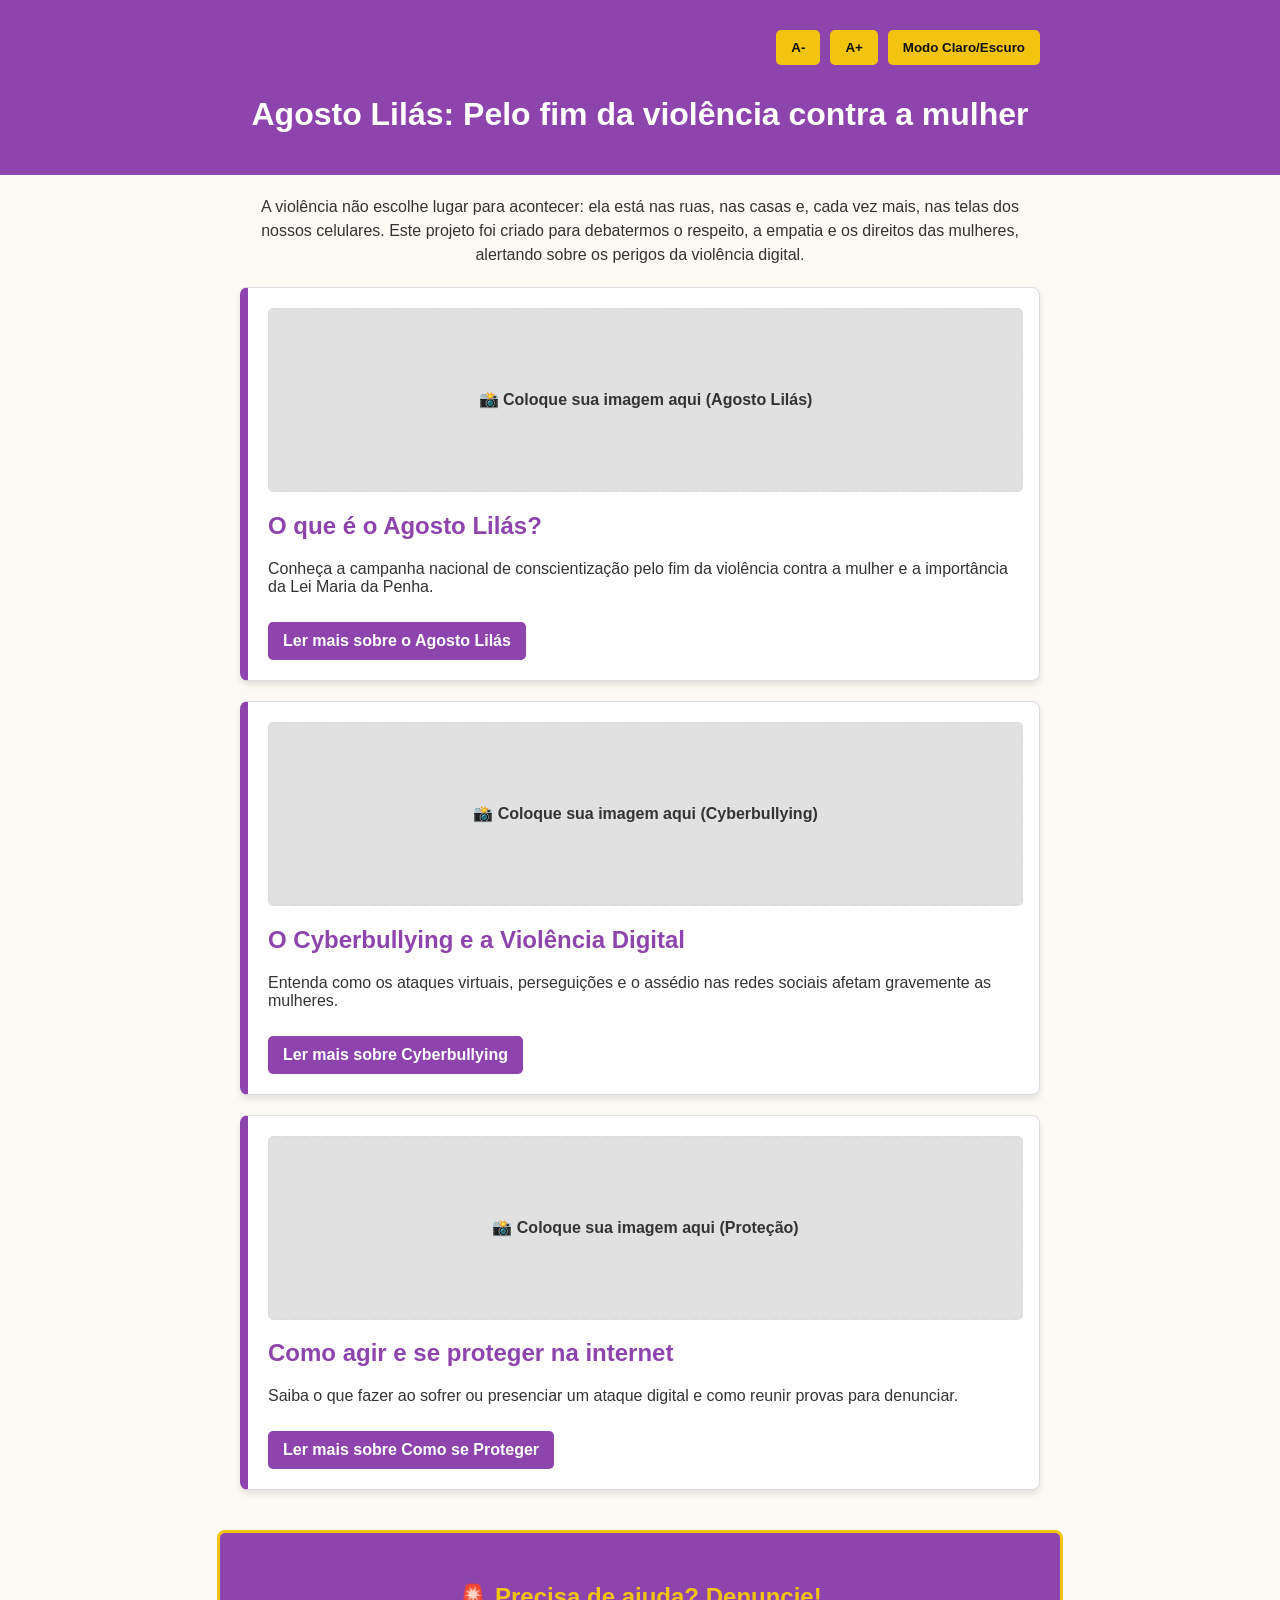
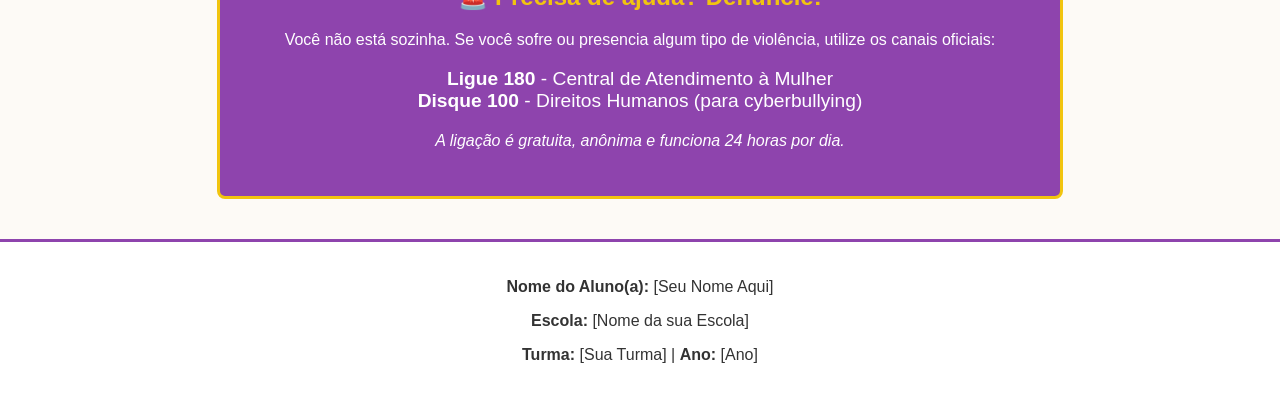
==== index.html @ 86182cd1 "Add files via upload" ====
<!DOCTYPE html>
<html lang="pt-BR">
<head>
    <meta charset="UTF-8">
    <meta name="viewport" content="width=device-width, initial-scale=1.0">
    <title>Agosto Lilás & Cyberbullying</title>
    <link rel="stylesheet" href="style.css">
</head>
<body>
    <header>
        <div class="accessibility-bar">
            <button id="btn-decrease-text" aria-label="Diminuir letra">A-</button>
            <button id="btn-increase-text" aria-label="Aumentar letra">A+</button>
            <button id="btn-toggle-theme" aria-label="Alternar modo claro e escuro">Modo Claro/Escuro</button>
        </div>
        <h1>Agosto Lilás: Pelo fim da violência contra a mulher</h1>
    </header>

    <main>
        <section class="intro-text">
            <p>A violência não escolhe lugar para acontecer: ela está nas ruas, nas casas e, cada vez mais, nas telas dos nossos celulares. Este projeto foi criado para debatermos o respeito, a empatia e os direitos das mulheres, alertando sobre os perigos da violência digital.</p>
        </section>

        <!-- DIV 1: Leva para pagina1.html -->
        <div class="info-card">
            <!-- Espaço para imagem -->
            <div class="img-placeholder">📸 Coloque sua imagem aqui (Agosto Lilás)</div>
            <h2>O que é o Agosto Lilás?</h2>
            <p>Conheça a campanha nacional de conscientização pelo fim da violência contra a mulher e a importância da Lei Maria da Penha.</p>
            <a href="pagina1.html" class="btn-link">Ler mais sobre o Agosto Lilás</a>
        </div>

        <!-- DIV 2: Leva para pagina2.html -->
        <div class="info-card">
            <!-- Espaço para imagem -->
            <div class="img-placeholder">📸 Coloque sua imagem aqui (Cyberbullying)</div>
            <h2>O Cyberbullying e a Violência Digital</h2>
            <p>Entenda como os ataques virtuais, perseguições e o assédio nas redes sociais afetam gravemente as mulheres.</p>
            <a href="pagina2.html" class="btn-link">Ler mais sobre Cyberbullying</a>
        </div>

        <!-- DIV 3: Leva para pagina3.html -->
        <div class="info-card">
            <!-- Espaço para imagem -->
            <div class="img-placeholder">📸 Coloque sua imagem aqui (Proteção)</div>
            <h2>Como agir e se proteger na internet</h2>
            <p>Saiba o que fazer ao sofrer ou presenciar um ataque digital e como reunir provas para denunciar.</p>
            <a href="pagina3.html" class="btn-link">Ler mais sobre Como se Proteger</a>
        </div>
    </main>

    <section class="hotline-banner">
        <h2>🚨 Precisa de ajuda? Denuncie!</h2>
        <p>Você não está sozinha. Se você sofre ou presencia algum tipo de violência, utilize os canais oficiais:</p>
        <ul>
            <li><strong>Ligue 180</strong> - Central de Atendimento à Mulher</li>
            <li><strong>Disque 100</strong> - Direitos Humanos (para cyberbullying)</li>
        </ul>
        <p><em>A ligação é gratuita, anônima e funciona 24 horas por dia.</em></p>
    </section>

    <footer>
        <div class="student-info">
            <p><strong>Nome do Aluno(a):</strong> [Seu Nome Aqui]</p>
            <p><strong>Escola:</strong> [Nome da sua Escola]</p>
            <p><strong>Turma:</strong> [Sua Turma] | <strong>Ano:</strong> [Ano]</p>
        </div>
    </footer>

    <script src="script.js"></script>
</body>
</html>
---- style.css ----
/* Configuração das cores (Modo Claro Padrão) */
:root {
    --bg-color: #fdfaf6;
    --text-color: #333333;
    --primary-color: #8e44ad; /* Roxo/Lilás */
    --secondary-color: #f1c40f; /* Amarelo complementar */
    --card-bg: #ffffff;
    --border-color: #dcdde1;
    --img-placeholder-bg: #e1e1e1;
}

/* Configuração das cores (Modo Escuro) */
body.dark-mode {
    --bg-color: #1a1a1a;
    --text-color: #f5f6fa;
    --primary-color: #9b59b6;
    --secondary-color: #f39c12;
    --card-bg: #2d2d2d;
    --border-color: #444444;
    --img-placeholder-bg: #444444;
}

body {
    font-family: Arial, Helvetica, sans-serif;
    background-color: var(--bg-color);
    color: var(--text-color);
    margin: 0;
    padding: 0;
    font-size: 16px;
    transition: background-color 0.3s, color 0.3s;
}

header {
    background-color: var(--primary-color);
    color: white;
    padding: 20px;
    text-align: center;
}

.accessibility-bar {
    display: flex;
    justify-content: flex-end;
    gap: 10px;
    padding: 10px;
    max-width: 800px;
    margin: 0 auto;
}

.accessibility-bar button {
    background-color: var(--secondary-color);
    color: #111;
    border: none;
    padding: 10px 15px;
    font-weight: bold;
    border-radius: 5px;
    cursor: pointer;
    transition: 0.2s;
}

.accessibility-bar button:hover {
    transform: scale(1.05);
}

.intro-text {
    max-width: 800px;
    margin: 20px auto;
    padding: 0 20px;
    text-align: center;
    line-height: 1.5;
}

main {
    max-width: 800px;
    margin: 20px auto;
    padding: 0 20px;
}

.info-card {
    background-color: var(--card-bg);
    border: 1px solid var(--border-color);
    border-left: 8px solid var(--primary-color);
    border-radius: 8px;
    padding: 20px;
    margin-bottom: 20px;
    box-shadow: 0 4px 6px rgba(0,0,0,0.1);
}

.info-card h2 { color: var(--primary-color); }

/* ESPAÇO PARA IMAGEM */
.img-placeholder {
    width: 100%;
    height: 180px;
    background-color: var(--img-placeholder-bg);
    color: var(--text-color);
    display: flex;
    align-items: center;
    justify-content: center;
    font-weight: bold;
    border-radius: 5px;
    margin-bottom: 15px;
    border: 2px dashed var(--border-color);
}

/* BOTÕES DE LINK E VOLTAR */
.btn-link, .btn-voltar {
    display: inline-block;
    background-color: var(--primary-color);
    color: white;
    text-decoration: none;
    padding: 10px 15px;
    border-radius: 5px;
    font-weight: bold;
    margin-top: 10px;
    transition: 0.2s;
}

.btn-voltar {
    background-color: var(--secondary-color);
    color: #111;
}

.btn-link:hover { background-color: #732d91; }
.btn-voltar:hover { background-color: #d4ac0d; }

.hotline-banner {
    background-color: var(--primary-color);
    color: white;
    max-width: 800px;
    margin: 40px auto;
    padding: 30px 20px;
    text-align: center;
    border-radius: 8px;
    border: 3px solid var(--secondary-color);
}

.hotline-banner h2 { color: var(--secondary-color); }
.hotline-banner ul { list-style: none; padding: 0; font-size: 1.2em; }

footer {
    background-color: var(--card-bg);
    border-top: 3px solid var(--primary-color);
    text-align: center;
    padding: 20px;
    margin-top: 20px;
}
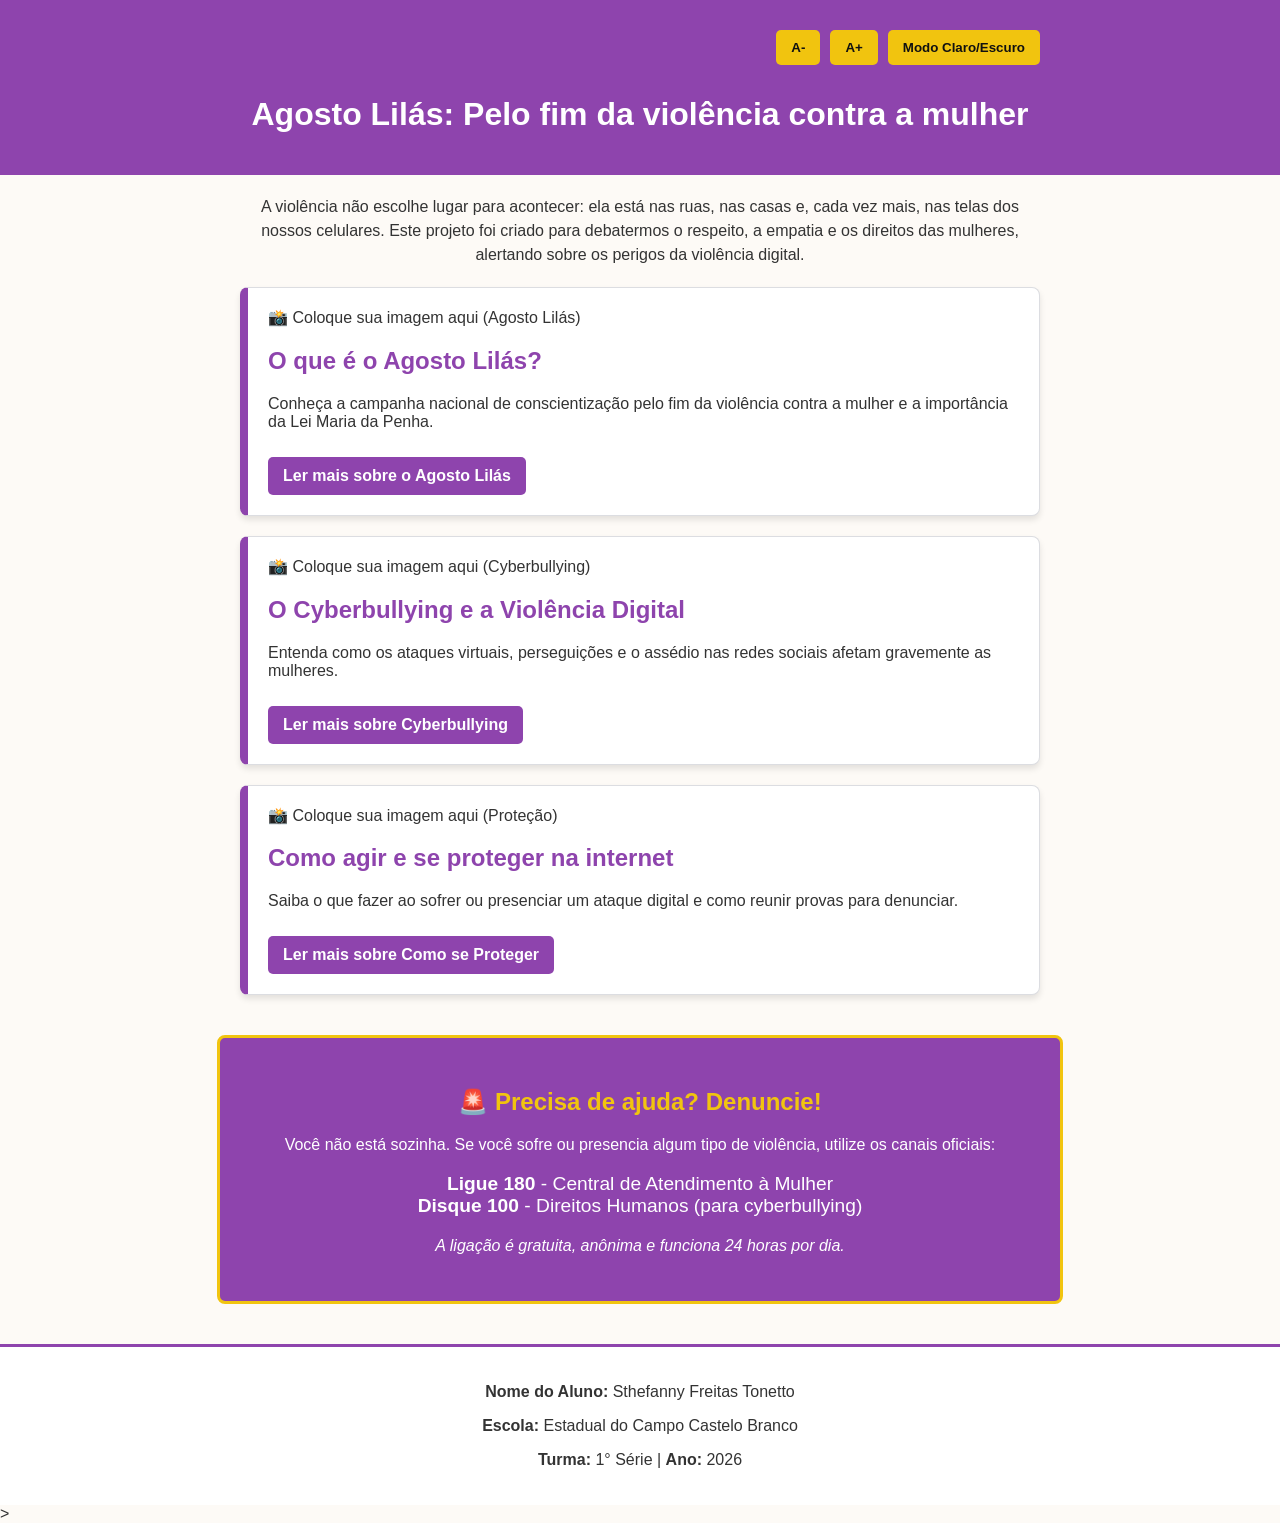
==== commit 2702de23: "Update index.html" ====
--- a/index.html
+++ b/index.html
@@ -24,7 +24,7 @@
         <!-- DIV 1: Leva para pagina1.html -->
         <div class="info-card">
             <!-- Espaço para imagem -->
-            <div class="img-placeholder">📸 Coloque sua imagem aqui (Agosto Lilás)</div>
+            <div class="img-Gemini_Generated_Image_ (4).png">📸 Coloque sua imagem aqui (Agosto Lilás)</div>
             <h2>O que é o Agosto Lilás?</h2>
             <p>Conheça a campanha nacional de conscientização pelo fim da violência contra a mulher e a importância da Lei Maria da Penha.</p>
             <a href="pagina1.html" class="btn-link">Ler mais sobre o Agosto Lilás</a>
@@ -33,7 +33,7 @@
         <!-- DIV 2: Leva para pagina2.html -->
         <div class="info-card">
             <!-- Espaço para imagem -->
-            <div class="img-placeholder">📸 Coloque sua imagem aqui (Cyberbullying)</div>
+            <div class="img-Gemini_Generated_Image_ (5).png">📸 Coloque sua imagem aqui (Cyberbullying)</div>
             <h2>O Cyberbullying e a Violência Digital</h2>
             <p>Entenda como os ataques virtuais, perseguições e o assédio nas redes sociais afetam gravemente as mulheres.</p>
             <a href="pagina2.html" class="btn-link">Ler mais sobre Cyberbullying</a>
@@ -42,7 +42,7 @@
         <!-- DIV 3: Leva para pagina3.html -->
         <div class="info-card">
             <!-- Espaço para imagem -->
-            <div class="img-placeholder">📸 Coloque sua imagem aqui (Proteção)</div>
+            <div class="img-Gemini_Generated_Image_.png">📸 Coloque sua imagem aqui (Proteção)</div>
             <h2>Como agir e se proteger na internet</h2>
             <p>Saiba o que fazer ao sofrer ou presenciar um ataque digital e como reunir provas para denunciar.</p>
             <a href="pagina3.html" class="btn-link">Ler mais sobre Como se Proteger</a>
@@ -61,12 +61,12 @@
 
     <footer>
         <div class="student-info">
-            <p><strong>Nome do Aluno(a):</strong> [Seu Nome Aqui]</p>
-            <p><strong>Escola:</strong> [Nome da sua Escola]</p>
-            <p><strong>Turma:</strong> [Sua Turma] | <strong>Ano:</strong> [Ano]</p>
+            <p><strong>Nome do Aluno:</strong> Sthefanny Freitas Tonetto</p>
+            <p><strong>Escola:</strong> Estadual do Campo Castelo Branco</p>
+            <p><strong>Turma:</strong> 1° Série | <strong>Ano:</strong> 2026</p>
         </div>
     </footer>
 
     <script src="script.js"></script>
 </body>
-</html>+</html>>
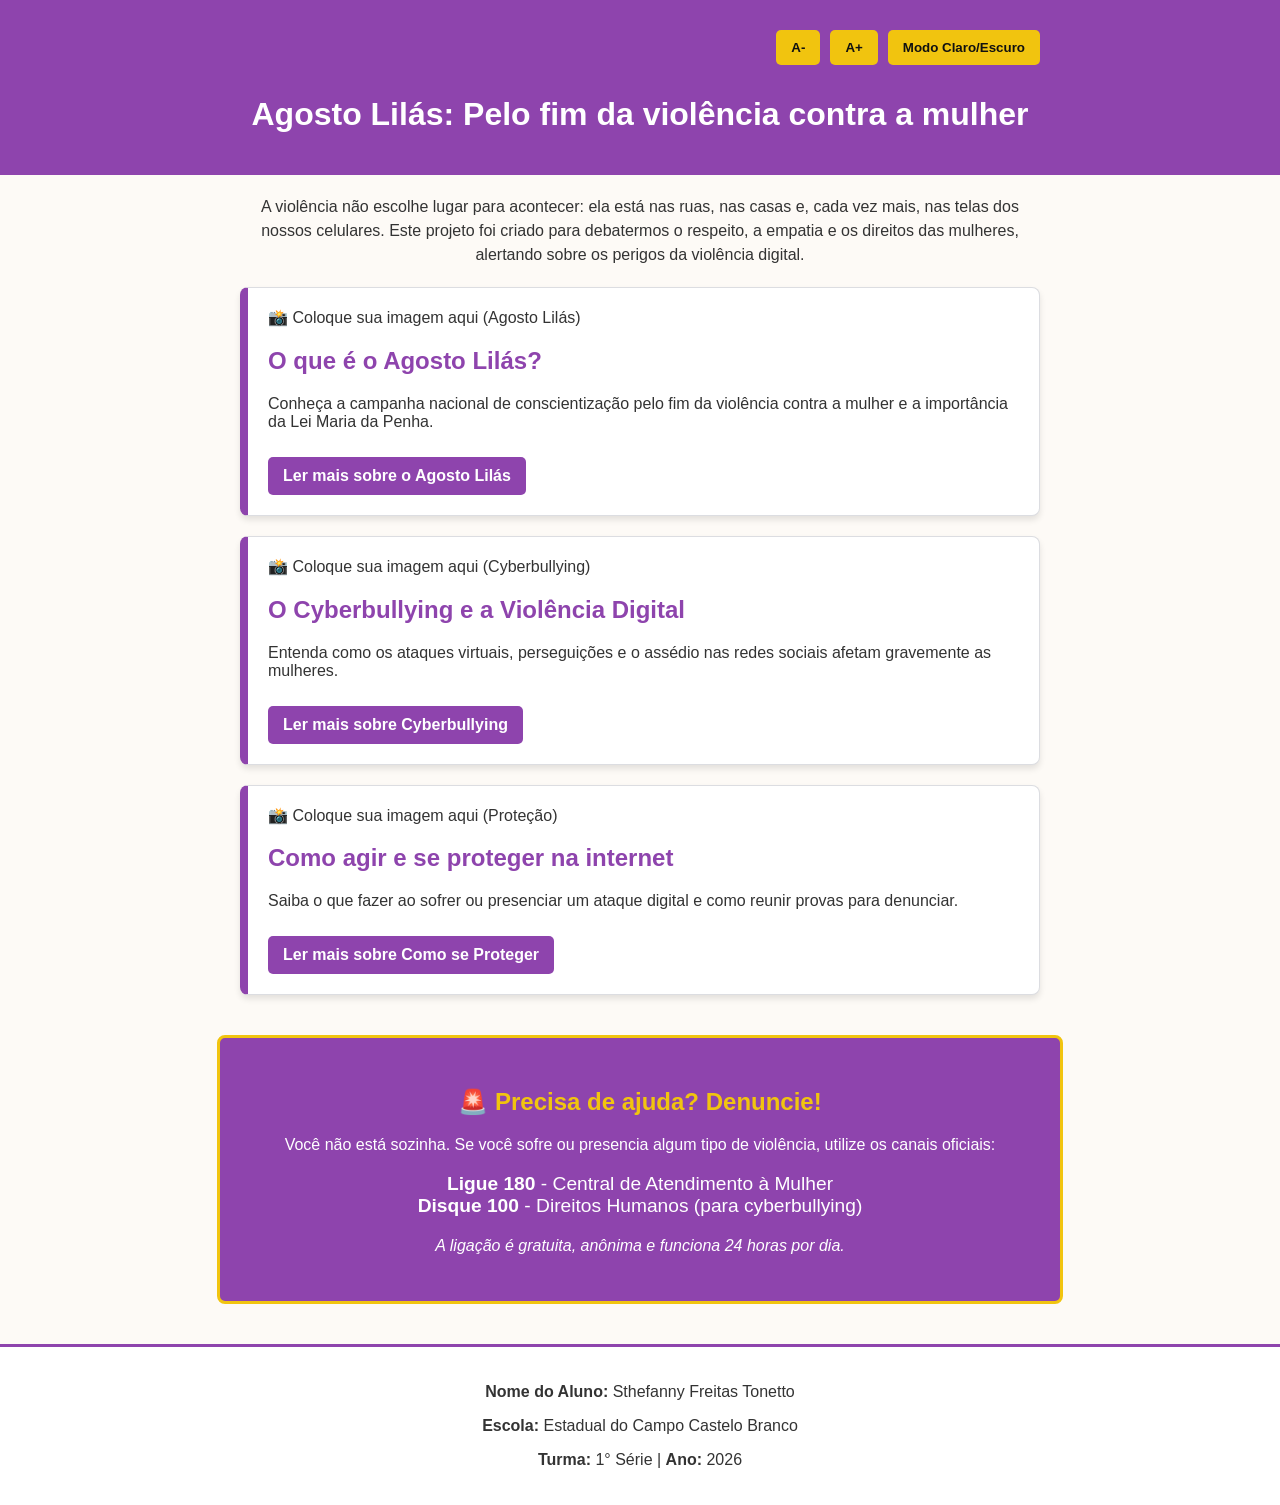
==== commit 546666ef: "Update index.html" ====
--- a/index.html
+++ b/index.html
@@ -69,4 +69,4 @@
 
     <script src="script.js"></script>
 </body>
-</html>>
+</html>
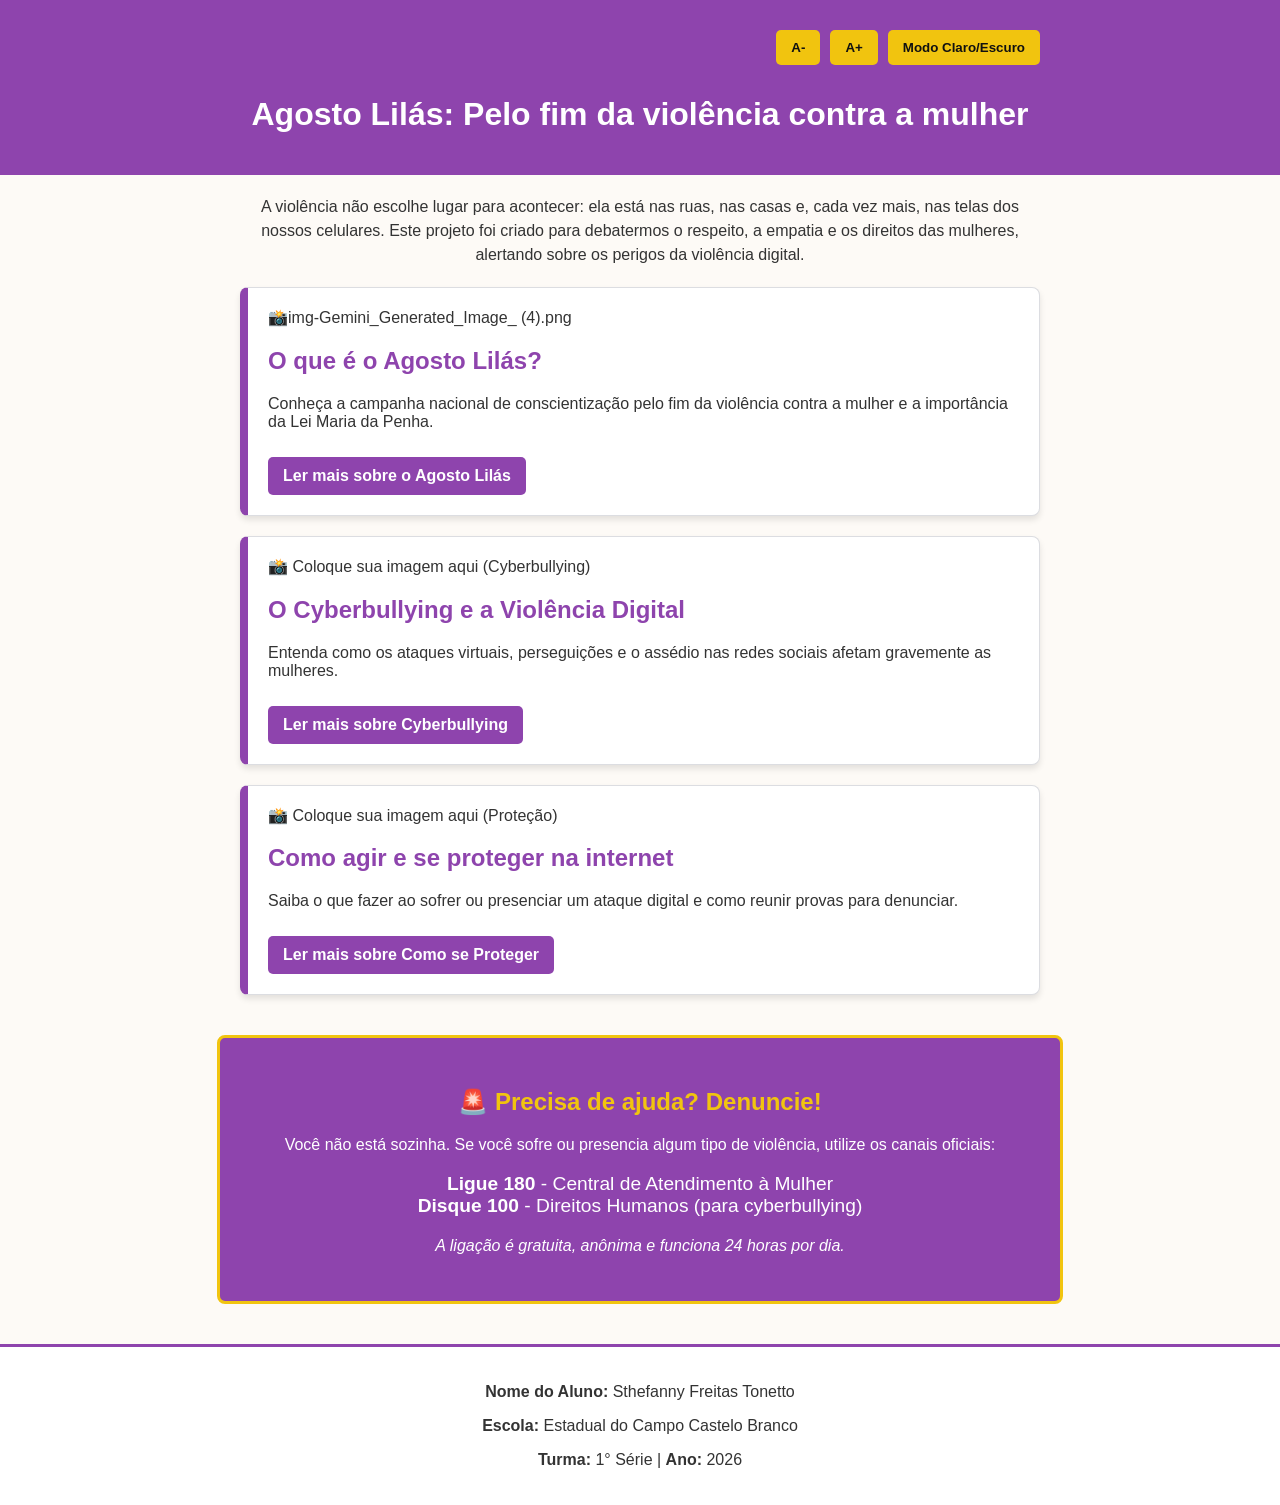
==== commit 81a8b7b3: "Update index.html" ====
--- a/index.html
+++ b/index.html
@@ -24,7 +24,7 @@
         <!-- DIV 1: Leva para pagina1.html -->
         <div class="info-card">
             <!-- Espaço para imagem -->
-            <div class="img-Gemini_Generated_Image_ (4).png">📸 Coloque sua imagem aqui (Agosto Lilás)</div>
+            <div class="img-Gemini_Generated_Image_ (4).png">📸img-Gemini_Generated_Image_ (4).png</div>
             <h2>O que é o Agosto Lilás?</h2>
             <p>Conheça a campanha nacional de conscientização pelo fim da violência contra a mulher e a importância da Lei Maria da Penha.</p>
             <a href="pagina1.html" class="btn-link">Ler mais sobre o Agosto Lilás</a>
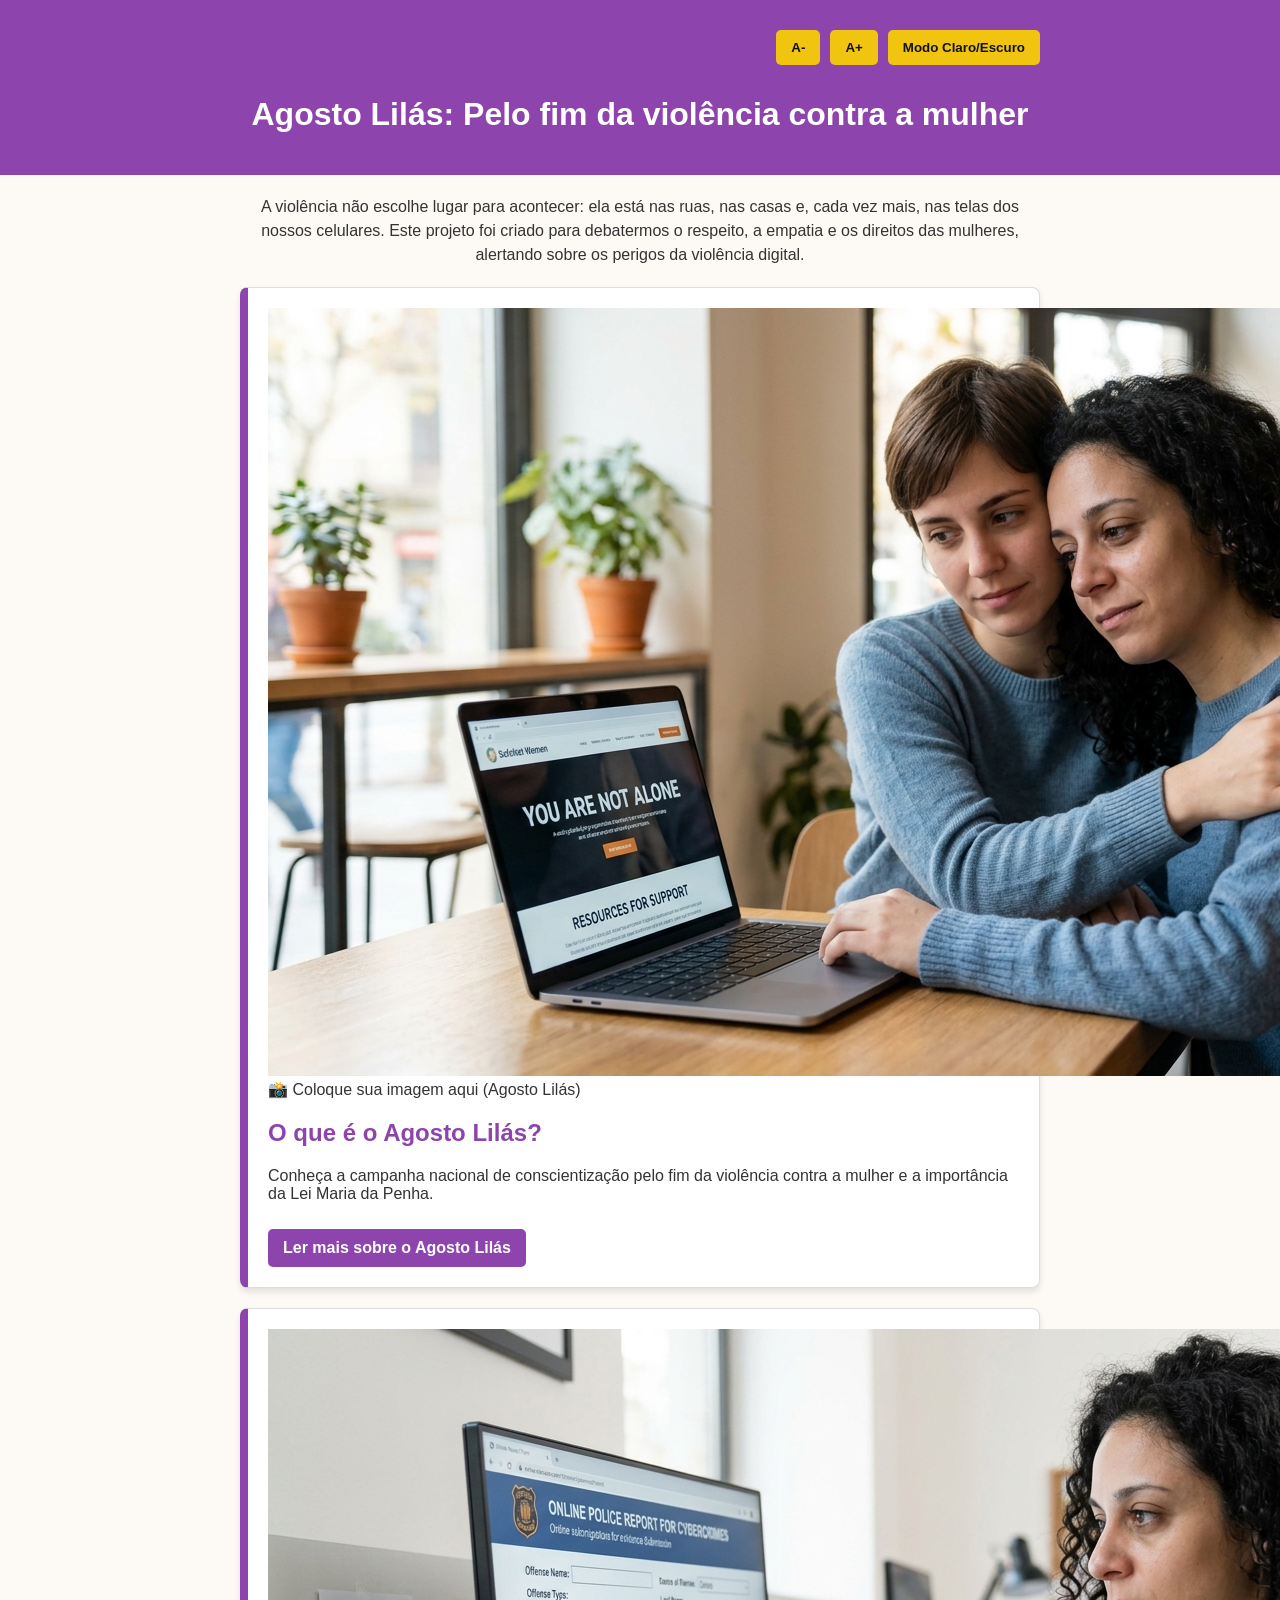
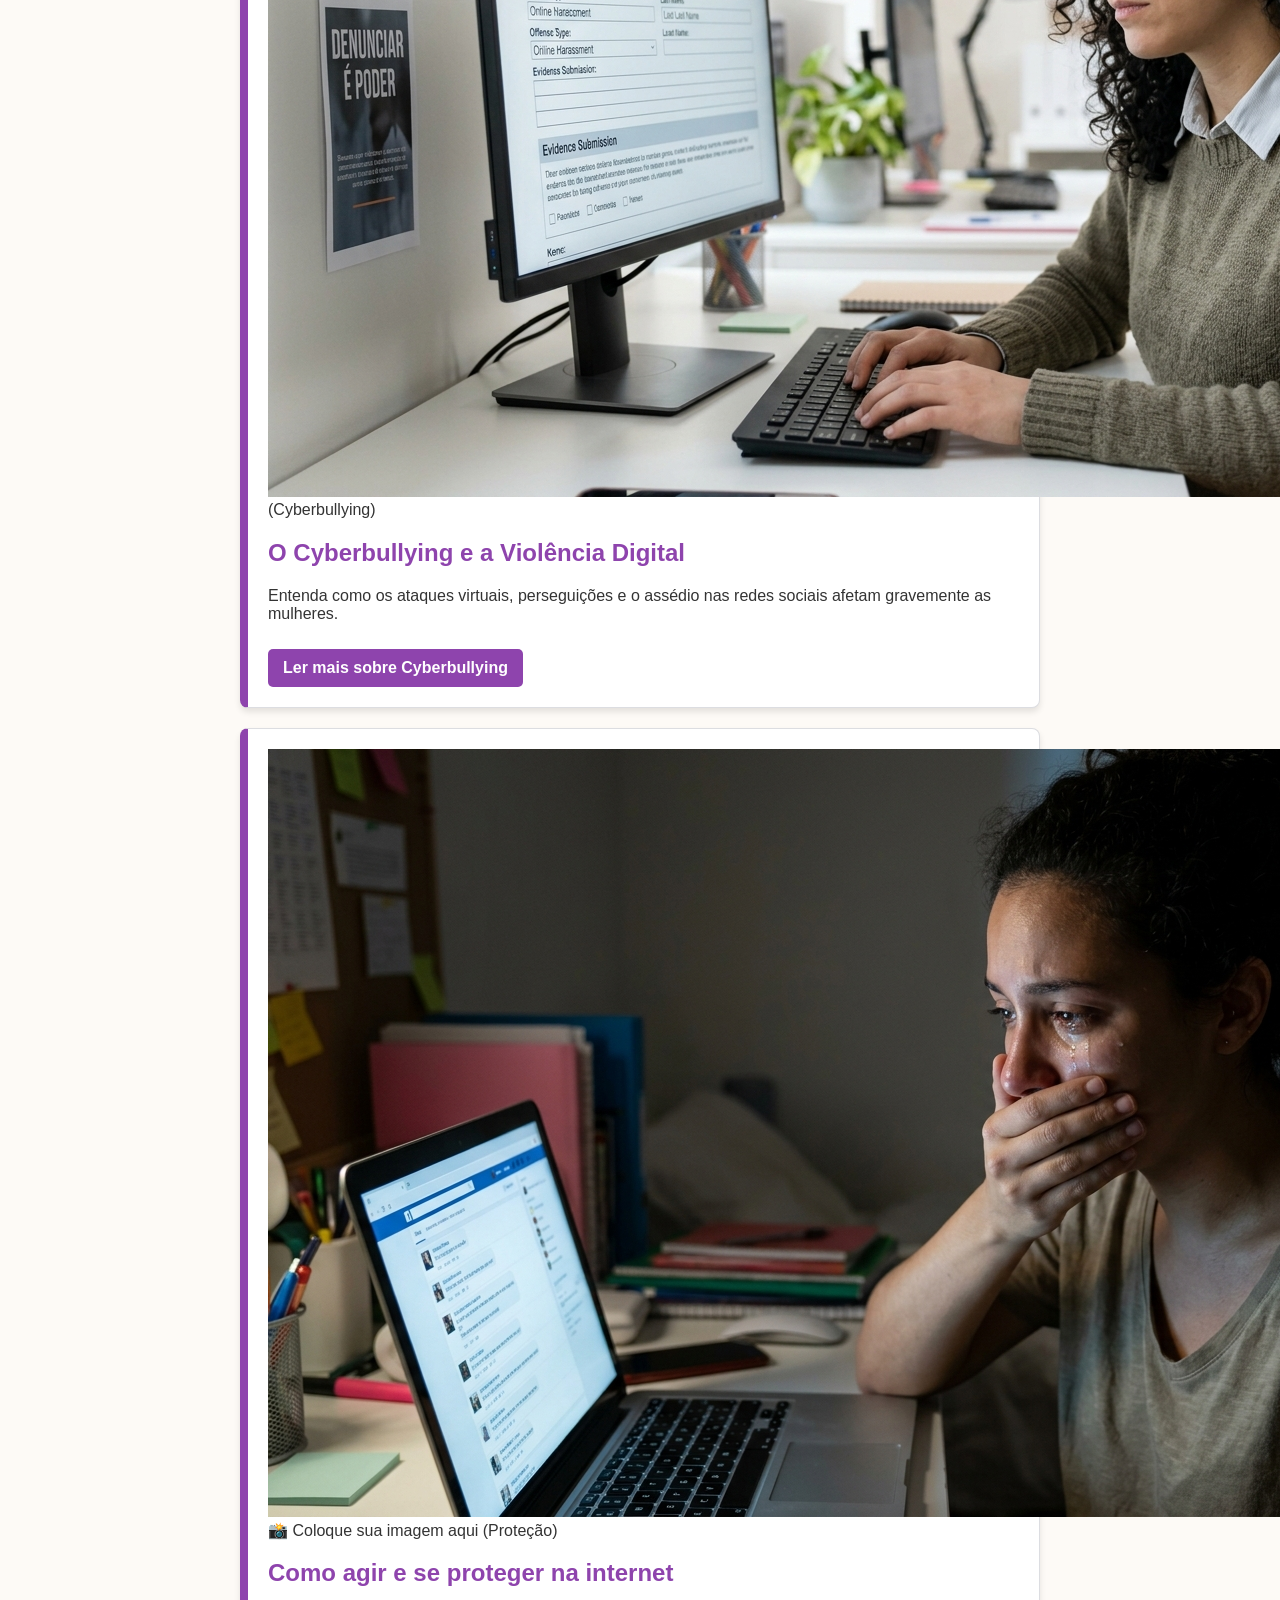
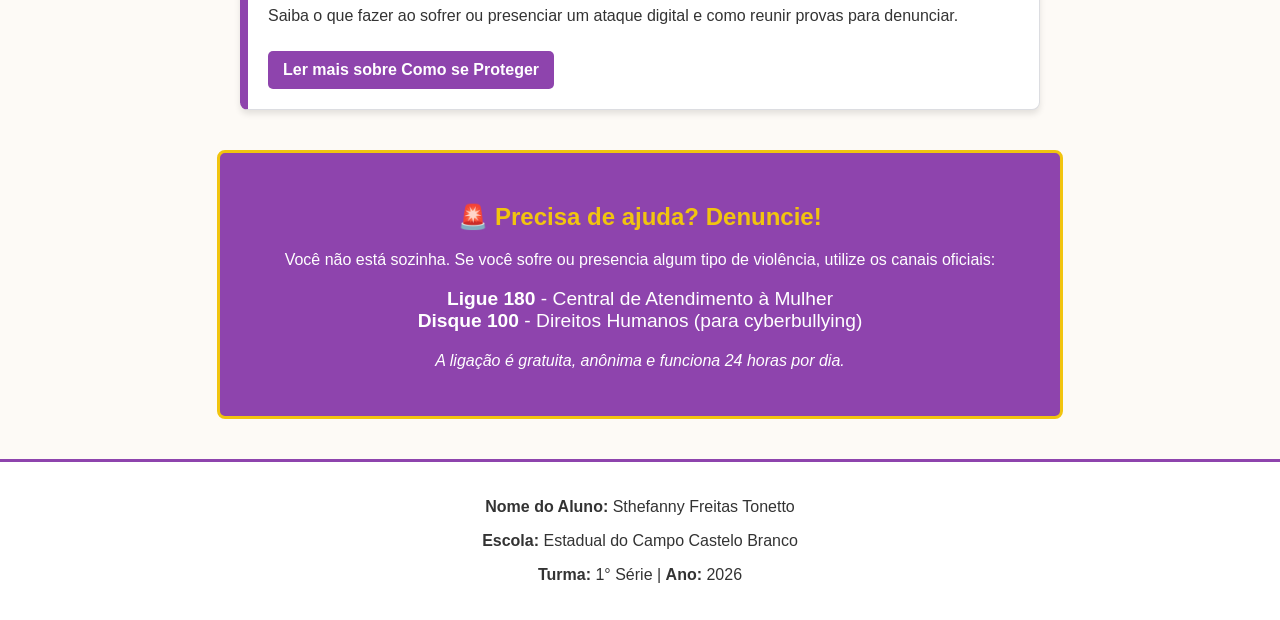
==== commit 6818d787: "Update index.html" ====
--- a/index.html
+++ b/index.html
@@ -24,7 +24,7 @@
         <!-- DIV 1: Leva para pagina1.html -->
         <div class="info-card">
             <!-- Espaço para imagem -->
-            <div class="img-Gemini_Generated_Image_ (4).png">📸img-Gemini_Generated_Image_ (4).png</div>
+            <img src="Gemini_Generated_Image_ (4).png">📸 Coloque sua imagem aqui (Agosto Lilás)</img src>
             <h2>O que é o Agosto Lilás?</h2>
             <p>Conheça a campanha nacional de conscientização pelo fim da violência contra a mulher e a importância da Lei Maria da Penha.</p>
             <a href="pagina1.html" class="btn-link">Ler mais sobre o Agosto Lilás</a>
@@ -33,7 +33,7 @@
         <!-- DIV 2: Leva para pagina2.html -->
         <div class="info-card">
             <!-- Espaço para imagem -->
-            <div class="img-Gemini_Generated_Image_ (5).png">📸 Coloque sua imagem aqui (Cyberbullying)</div>
+            <img src="Gemini_Generated_Image_ (5).png">(Cyberbullying)</img src>
             <h2>O Cyberbullying e a Violência Digital</h2>
             <p>Entenda como os ataques virtuais, perseguições e o assédio nas redes sociais afetam gravemente as mulheres.</p>
             <a href="pagina2.html" class="btn-link">Ler mais sobre Cyberbullying</a>
@@ -42,7 +42,7 @@
         <!-- DIV 3: Leva para pagina3.html -->
         <div class="info-card">
             <!-- Espaço para imagem -->
-            <div class="img-Gemini_Generated_Image_.png">📸 Coloque sua imagem aqui (Proteção)</div>
+            <img src="Gemini_Generated_Image_.png">📸 Coloque sua imagem aqui (Proteção)</img src>
             <h2>Como agir e se proteger na internet</h2>
             <p>Saiba o que fazer ao sofrer ou presenciar um ataque digital e como reunir provas para denunciar.</p>
             <a href="pagina3.html" class="btn-link">Ler mais sobre Como se Proteger</a>
